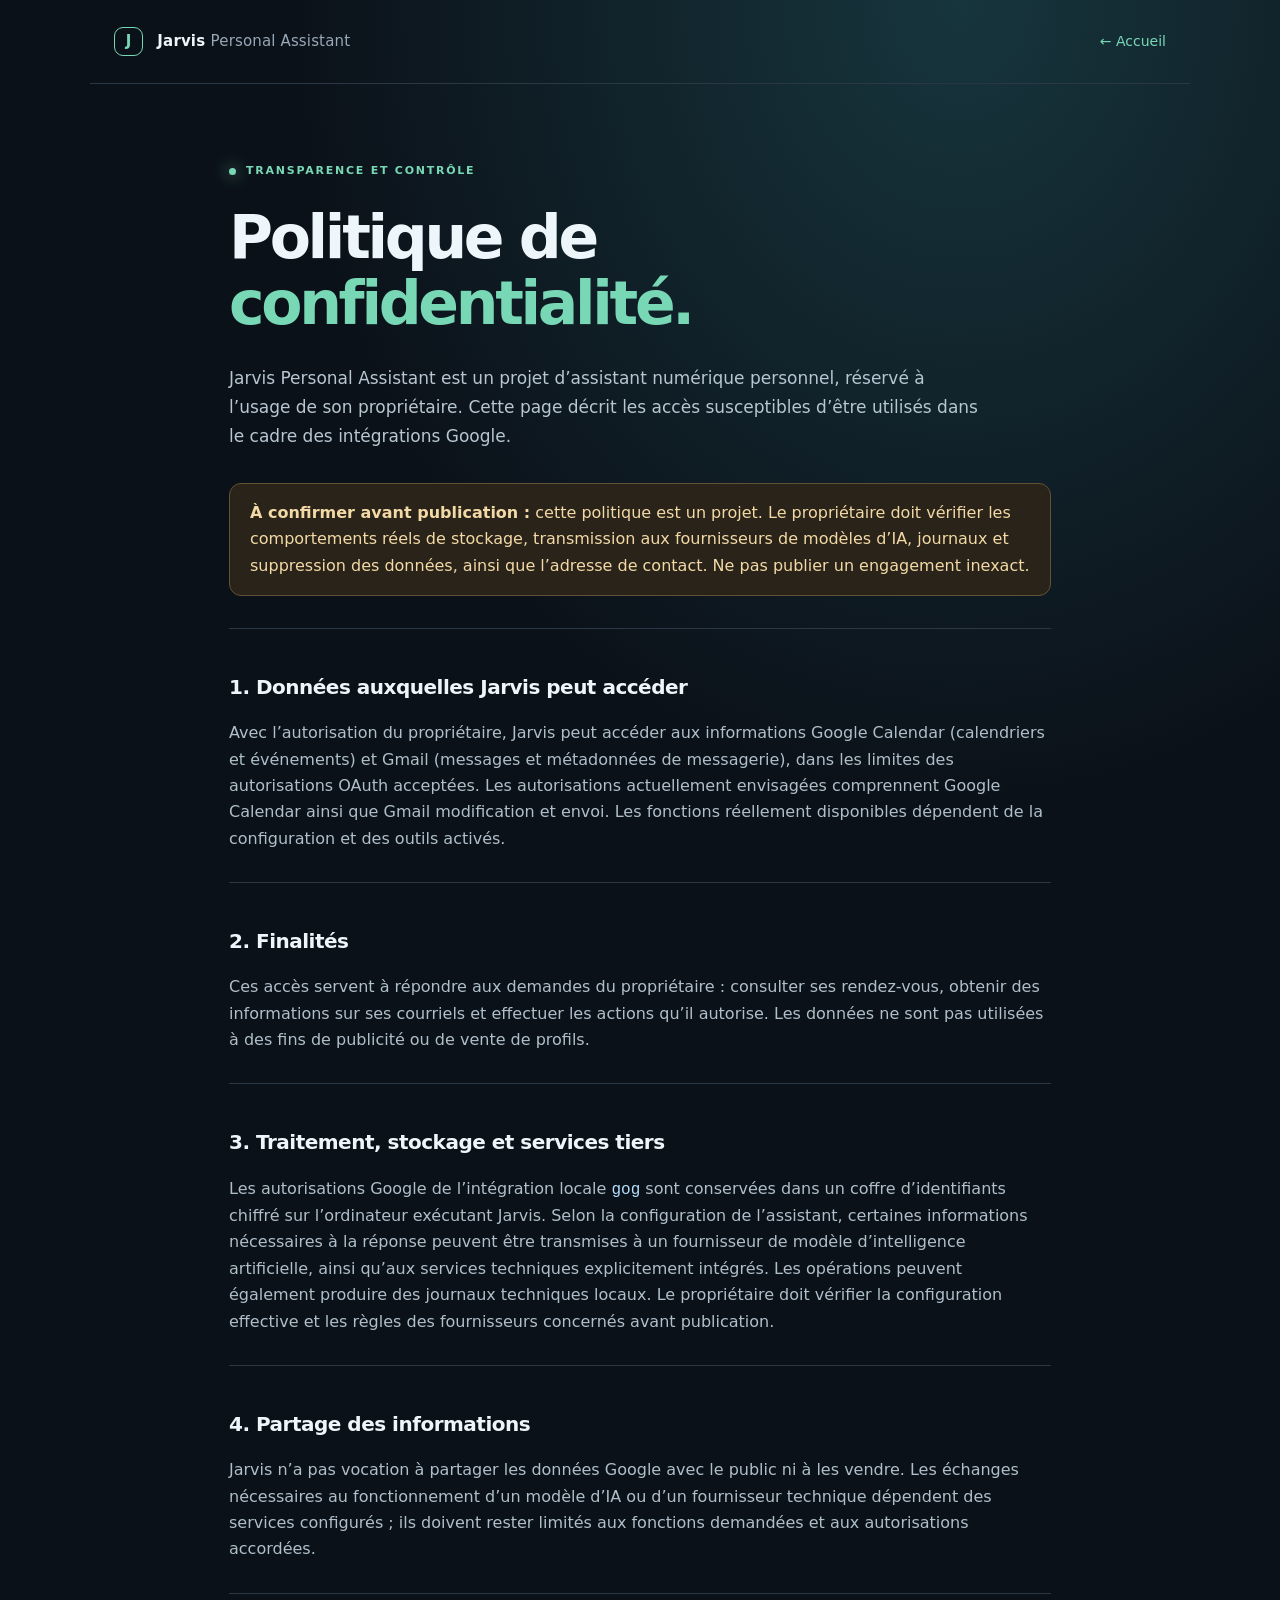
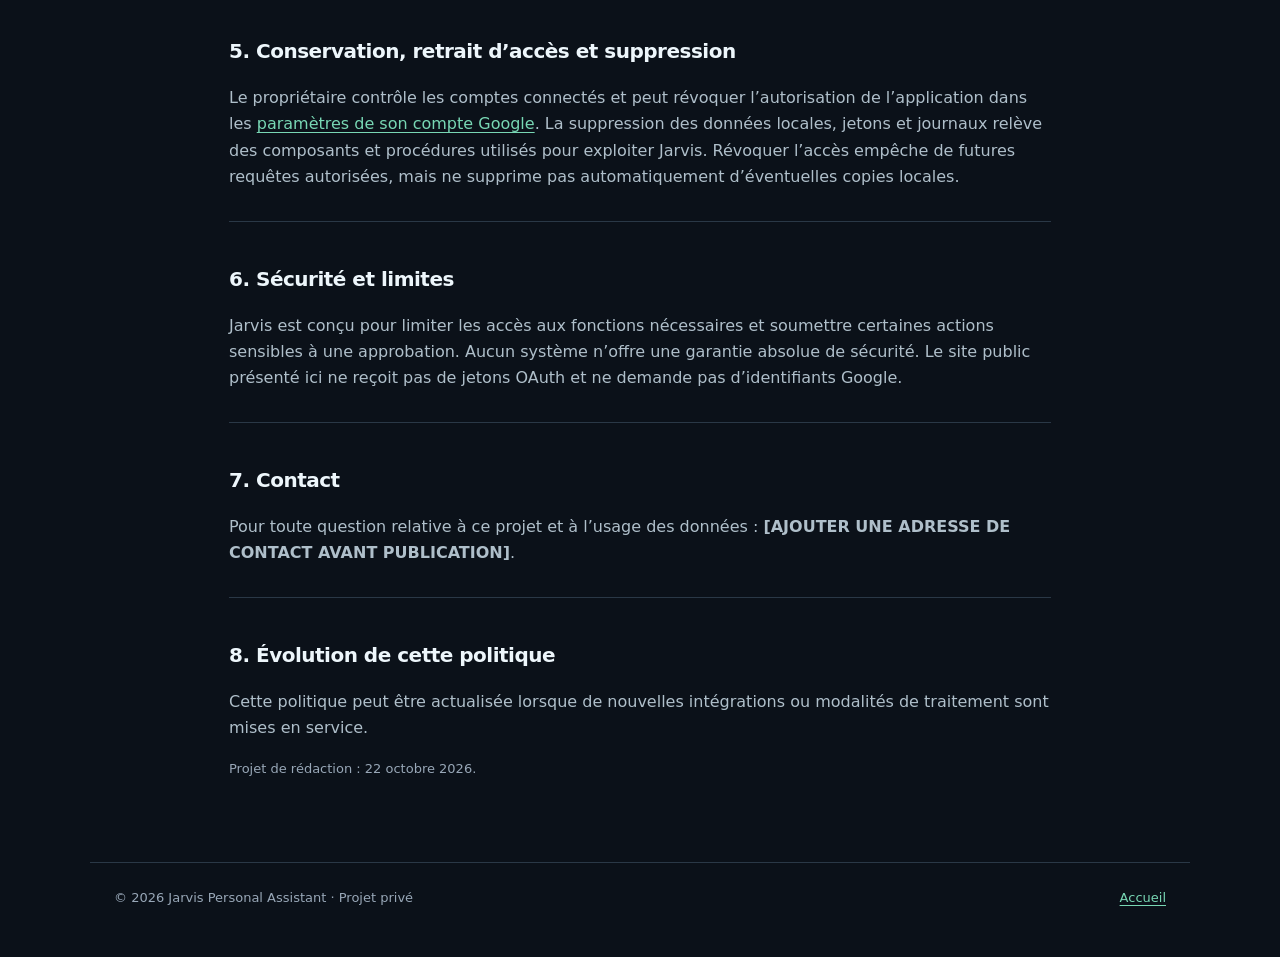
==== confidentialite.html @ 1415ec7d "Add files via upload" ====
<!doctype html>
<html lang="fr">
<head>
  <meta charset="utf-8">
  <meta name="viewport" content="width=device-width, initial-scale=1">
  <meta name="description" content="Politique de confidentialité de Jarvis Personal Assistant.">
  <title>Politique de confidentialité — Jarvis Personal Assistant</title>
  <link rel="stylesheet" href="styles.css">
</head>
<body>
  <header class="bar"><a class="brand" href="index.html"><span class="mark">J</span> Jarvis <span class="light">Personal Assistant</span></a><a class="navlink" href="index.html">← Accueil</a></header>
  <main class="policy">
    <div class="eyebrow"><span class="dot"></span> TRANSPARENCE ET CONTRÔLE</div>
    <h1>Politique de <em>confidentialité.</em></h1>
    <p class="lead">Jarvis Personal Assistant est un projet d’assistant numérique personnel, réservé à l’usage de son propriétaire. Cette page décrit les accès susceptibles d’être utilisés dans le cadre des intégrations Google.</p>
    <p class="notice"><strong>À confirmer avant publication :</strong> cette politique est un projet. Le propriétaire doit vérifier les comportements réels de stockage, transmission aux fournisseurs de modèles d’IA, journaux et suppression des données, ainsi que l’adresse de contact. Ne pas publier un engagement inexact.</p>
    <section><h2>1. Données auxquelles Jarvis peut accéder</h2><p>Avec l’autorisation du propriétaire, Jarvis peut accéder aux informations Google Calendar (calendriers et événements) et Gmail (messages et métadonnées de messagerie), dans les limites des autorisations OAuth acceptées. Les autorisations actuellement envisagées comprennent Google Calendar ainsi que Gmail modification et envoi. Les fonctions réellement disponibles dépendent de la configuration et des outils activés.</p></section>
    <section><h2>2. Finalités</h2><p>Ces accès servent à répondre aux demandes du propriétaire : consulter ses rendez-vous, obtenir des informations sur ses courriels et effectuer les actions qu’il autorise. Les données ne sont pas utilisées à des fins de publicité ou de vente de profils.</p></section>
    <section><h2>3. Traitement, stockage et services tiers</h2><p>Les autorisations Google de l’intégration locale <code>gog</code> sont conservées dans un coffre d’identifiants chiffré sur l’ordinateur exécutant Jarvis. Selon la configuration de l’assistant, certaines informations nécessaires à la réponse peuvent être transmises à un fournisseur de modèle d’intelligence artificielle, ainsi qu’aux services techniques explicitement intégrés. Les opérations peuvent également produire des journaux techniques locaux. Le propriétaire doit vérifier la configuration effective et les règles des fournisseurs concernés avant publication.</p></section>
    <section><h2>4. Partage des informations</h2><p>Jarvis n’a pas vocation à partager les données Google avec le public ni à les vendre. Les échanges nécessaires au fonctionnement d’un modèle d’IA ou d’un fournisseur technique dépendent des services configurés ; ils doivent rester limités aux fonctions demandées et aux autorisations accordées.</p></section>
    <section><h2>5. Conservation, retrait d’accès et suppression</h2><p>Le propriétaire contrôle les comptes connectés et peut révoquer l’autorisation de l’application dans les <a href="https://myaccount.google.com/connections" rel="noopener noreferrer" target="_blank">paramètres de son compte Google</a>. La suppression des données locales, jetons et journaux relève des composants et procédures utilisés pour exploiter Jarvis. Révoquer l’accès empêche de futures requêtes autorisées, mais ne supprime pas automatiquement d’éventuelles copies locales.</p></section>
    <section><h2>6. Sécurité et limites</h2><p>Jarvis est conçu pour limiter les accès aux fonctions nécessaires et soumettre certaines actions sensibles à une approbation. Aucun système n’offre une garantie absolue de sécurité. Le site public présenté ici ne reçoit pas de jetons OAuth et ne demande pas d’identifiants Google.</p></section>
    <section><h2>7. Contact</h2><p>Pour toute question relative à ce projet et à l’usage des données : <strong>[AJOUTER UNE ADRESSE DE CONTACT AVANT PUBLICATION]</strong>.</p></section>
    <section><h2>8. Évolution de cette politique</h2><p>Cette politique peut être actualisée lorsque de nouvelles intégrations ou modalités de traitement sont mises en service.</p><p class="updated">Projet de rédaction : 22 octobre 2026.</p></section>
  </main>
  <footer><span>© 2026 Jarvis Personal Assistant · Projet privé</span><a href="index.html">Accueil</a></footer>
</body>
</html>
---- styles.css ----
:root{color-scheme:dark;--bg:#0b1119;--panel:#121d28;--muted:#98a7b7;--text:#edf6fb;--line:#2a3846;--accent:#78d7b4;--accent2:#7bb8fa}
*{box-sizing:border-box}html{scroll-behavior:smooth}body{margin:0;background:radial-gradient(ellipse 75% 45% at 75% 0%,#17353d 0%,transparent 70%),var(--bg);color:var(--text);font:16px/1.65 ui-sans-serif,system-ui,-apple-system,"Segoe UI",sans-serif}a{color:var(--accent);text-underline-offset:3px}.bar{max-width:1100px;margin:auto;padding:27px 24px;display:flex;justify-content:space-between;gap:15px;align-items:center;border-bottom:1px solid var(--line)}.bar a{text-decoration:none}.brand{color:var(--text);font-size:15px;font-weight:750;letter-spacing:.01em}.mark{display:inline-grid;place-items:center;border:1px solid var(--accent);width:29px;height:29px;border-radius:9px;color:var(--accent);margin-right:9px}.light{font-weight:400;color:var(--muted)}.navlink{font-size:14px}main{max-width:1100px;margin:auto;padding:0 24px}.hero{padding:100px 0 90px;max-width:850px}.eyebrow{font-size:11px;font-weight:760;letter-spacing:.16em;color:var(--accent);display:flex;gap:10px;align-items:center}.dot{width:7px;height:7px;border-radius:100%;background:var(--accent);box-shadow:0 0 16px var(--accent)}h1{font-size:clamp(41px,6vw,74px);line-height:1.1;letter-spacing:-.055em;margin:24px 0 28px;font-weight:750}h1 em{font-style:normal;color:var(--accent)}.lead{color:#b7c6d1;font-size:clamp(17px,2.2vw,21px);line-height:1.7;max-width:760px}.actions{margin-top:33px}.button{display:inline-flex;align-items:center;gap:26px;background:var(--accent);color:#0b171b;padding:14px 20px;border-radius:9px;text-decoration:none;font-weight:700}.button:hover{background:#aff3d9}.features{display:grid;grid-template-columns:repeat(3,1fr);gap:15px}.features article{border:1px solid var(--line);border-radius:16px;padding:30px 26px;background:linear-gradient(150deg,#152432aa,#101820bb)}.number{color:var(--accent2);font:600 12px ui-monospace,monospace}.features h2{font-size:22px;letter-spacing:-.03em;margin:24px 0 8px}.features p,.statement p,.policy section p{color:#afbfca}.statement{margin:65px 0 100px;border-top:1px solid var(--line);padding:50px 0;max-width:790px}.label{font-weight:750;letter-spacing:.14em;font-size:11px;color:var(--accent)!important}.statement h2{font-size:clamp(27px,4vw,42px);line-height:1.25;letter-spacing:-.04em}footer{border-top:1px solid var(--line);max-width:1100px;padding:24px;margin:0 auto 25px;display:flex;gap:20px;justify-content:space-between;font-size:13px;color:var(--muted)}.policy{max-width:870px;padding-top:78px;padding-bottom:70px}.policy h1{font-size:clamp(40px,5vw,60px)}.policy section{margin-top:30px;padding-top:25px;border-top:1px solid var(--line)}.policy section h2{font-size:20px;letter-spacing:-.025em}.policy .lead{font-size:17px}.notice{background:#292319;border:1px solid #635135;color:#f3d9a5;padding:16px 20px;border-radius:12px;margin:32px 0}.updated{font-size:13px;color:var(--muted)!important}code{color:#b5dffd}
@media(max-width:700px){.features{grid-template-columns:1fr}.hero{padding:70px 0 50px}.light{display:none}.bar{padding-top:18px;padding-bottom:18px}.policy{padding-top:55px}footer{flex-direction:column;gap:5px}}
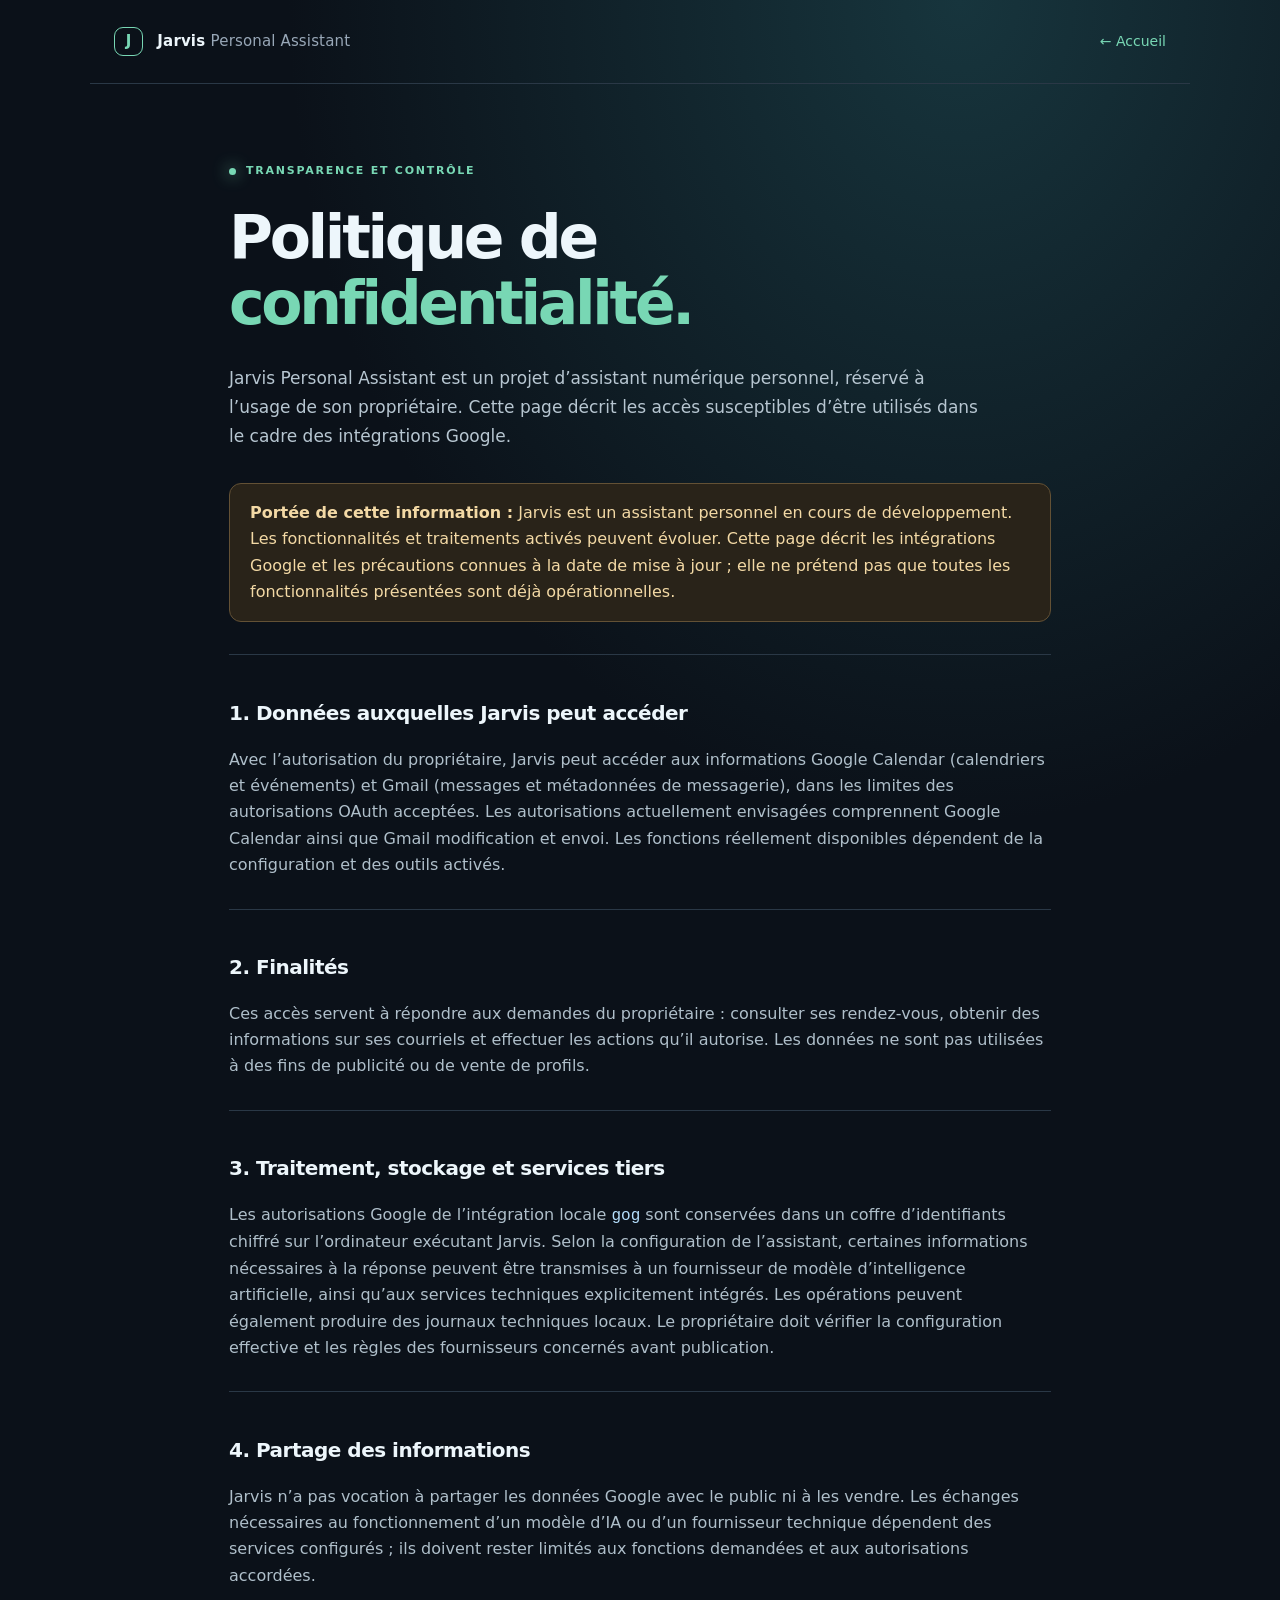
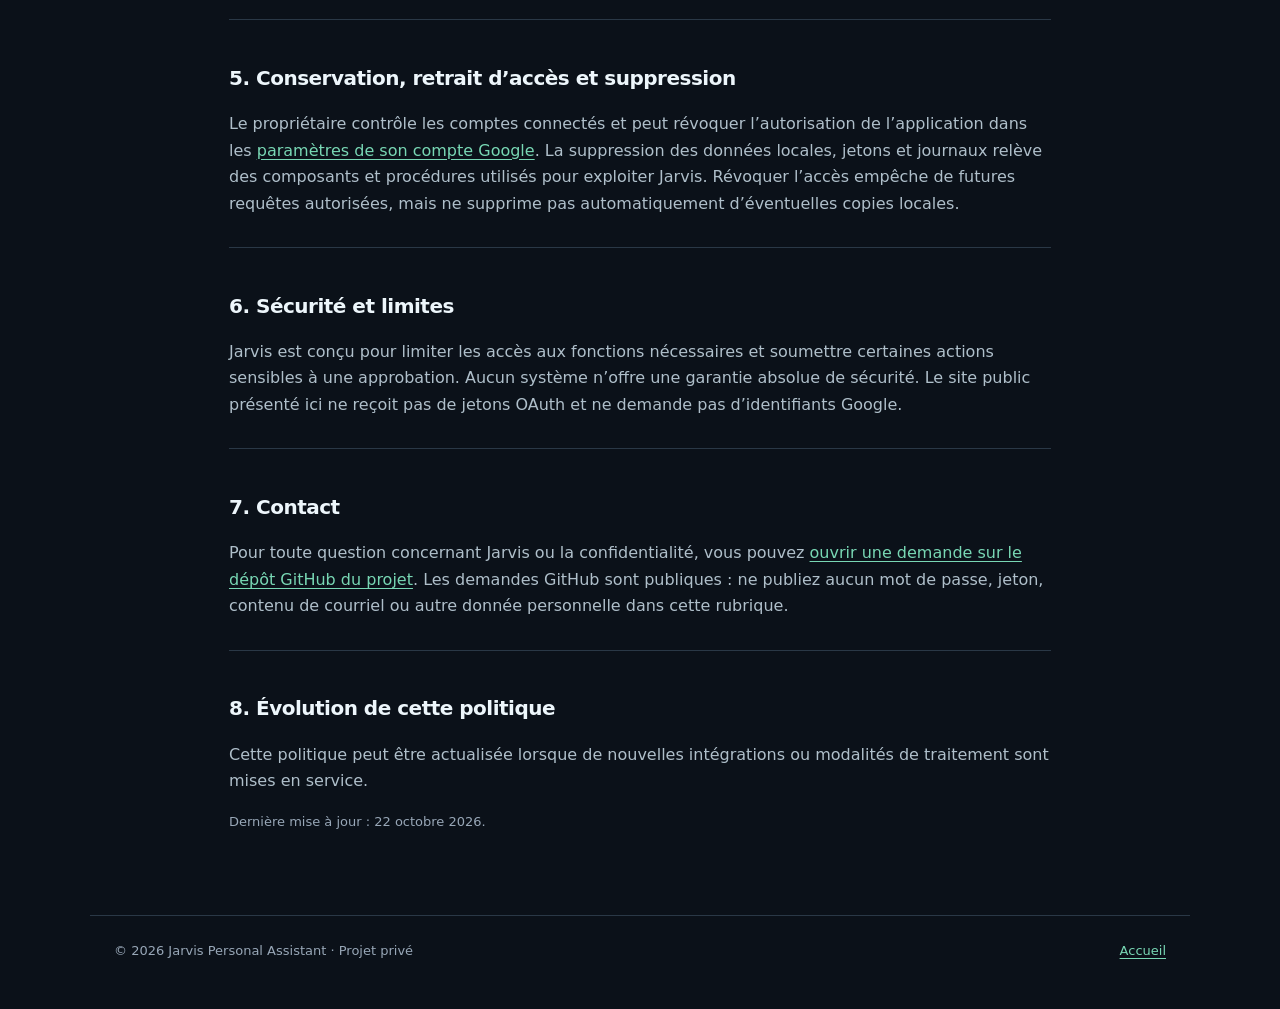
==== commit e810051d: "Mettre à jour la politique et le contact public GitHub" ====
--- a/confidentialite.html
+++ b/confidentialite.html
@@ -13,15 +13,15 @@
     <div class="eyebrow"><span class="dot"></span> TRANSPARENCE ET CONTRÔLE</div>
     <h1>Politique de <em>confidentialité.</em></h1>
     <p class="lead">Jarvis Personal Assistant est un projet d’assistant numérique personnel, réservé à l’usage de son propriétaire. Cette page décrit les accès susceptibles d’être utilisés dans le cadre des intégrations Google.</p>
-    <p class="notice"><strong>À confirmer avant publication :</strong> cette politique est un projet. Le propriétaire doit vérifier les comportements réels de stockage, transmission aux fournisseurs de modèles d’IA, journaux et suppression des données, ainsi que l’adresse de contact. Ne pas publier un engagement inexact.</p>
+    <p class="notice"><strong>Portée de cette information :</strong> Jarvis est un assistant personnel en cours de développement. Les fonctionnalités et traitements activés peuvent évoluer. Cette page décrit les intégrations Google et les précautions connues à la date de mise à jour ; elle ne prétend pas que toutes les fonctionnalités présentées sont déjà opérationnelles.</p>
     <section><h2>1. Données auxquelles Jarvis peut accéder</h2><p>Avec l’autorisation du propriétaire, Jarvis peut accéder aux informations Google Calendar (calendriers et événements) et Gmail (messages et métadonnées de messagerie), dans les limites des autorisations OAuth acceptées. Les autorisations actuellement envisagées comprennent Google Calendar ainsi que Gmail modification et envoi. Les fonctions réellement disponibles dépendent de la configuration et des outils activés.</p></section>
     <section><h2>2. Finalités</h2><p>Ces accès servent à répondre aux demandes du propriétaire : consulter ses rendez-vous, obtenir des informations sur ses courriels et effectuer les actions qu’il autorise. Les données ne sont pas utilisées à des fins de publicité ou de vente de profils.</p></section>
     <section><h2>3. Traitement, stockage et services tiers</h2><p>Les autorisations Google de l’intégration locale <code>gog</code> sont conservées dans un coffre d’identifiants chiffré sur l’ordinateur exécutant Jarvis. Selon la configuration de l’assistant, certaines informations nécessaires à la réponse peuvent être transmises à un fournisseur de modèle d’intelligence artificielle, ainsi qu’aux services techniques explicitement intégrés. Les opérations peuvent également produire des journaux techniques locaux. Le propriétaire doit vérifier la configuration effective et les règles des fournisseurs concernés avant publication.</p></section>
     <section><h2>4. Partage des informations</h2><p>Jarvis n’a pas vocation à partager les données Google avec le public ni à les vendre. Les échanges nécessaires au fonctionnement d’un modèle d’IA ou d’un fournisseur technique dépendent des services configurés ; ils doivent rester limités aux fonctions demandées et aux autorisations accordées.</p></section>
     <section><h2>5. Conservation, retrait d’accès et suppression</h2><p>Le propriétaire contrôle les comptes connectés et peut révoquer l’autorisation de l’application dans les <a href="https://myaccount.google.com/connections" rel="noopener noreferrer" target="_blank">paramètres de son compte Google</a>. La suppression des données locales, jetons et journaux relève des composants et procédures utilisés pour exploiter Jarvis. Révoquer l’accès empêche de futures requêtes autorisées, mais ne supprime pas automatiquement d’éventuelles copies locales.</p></section>
     <section><h2>6. Sécurité et limites</h2><p>Jarvis est conçu pour limiter les accès aux fonctions nécessaires et soumettre certaines actions sensibles à une approbation. Aucun système n’offre une garantie absolue de sécurité. Le site public présenté ici ne reçoit pas de jetons OAuth et ne demande pas d’identifiants Google.</p></section>
-    <section><h2>7. Contact</h2><p>Pour toute question relative à ce projet et à l’usage des données : <strong>[AJOUTER UNE ADRESSE DE CONTACT AVANT PUBLICATION]</strong>.</p></section>
-    <section><h2>8. Évolution de cette politique</h2><p>Cette politique peut être actualisée lorsque de nouvelles intégrations ou modalités de traitement sont mises en service.</p><p class="updated">Projet de rédaction : 22 octobre 2026.</p></section>
+    <section><h2>7. Contact</h2><p>Pour toute question concernant Jarvis ou la confidentialité, vous pouvez <a href="https://github.com/Tiloule/jarvis-oauth-site/issues/new" rel="noopener noreferrer" target="_blank">ouvrir une demande sur le dépôt GitHub du projet</a>. Les demandes GitHub sont publiques : ne publiez aucun mot de passe, jeton, contenu de courriel ou autre donnée personnelle dans cette rubrique.</p></section>
+    <section><h2>8. Évolution de cette politique</h2><p>Cette politique peut être actualisée lorsque de nouvelles intégrations ou modalités de traitement sont mises en service.</p><p class="updated">Dernière mise à jour : 22 octobre 2026.</p></section>
   </main>
   <footer><span>© 2026 Jarvis Personal Assistant · Projet privé</span><a href="index.html">Accueil</a></footer>
 </body>
